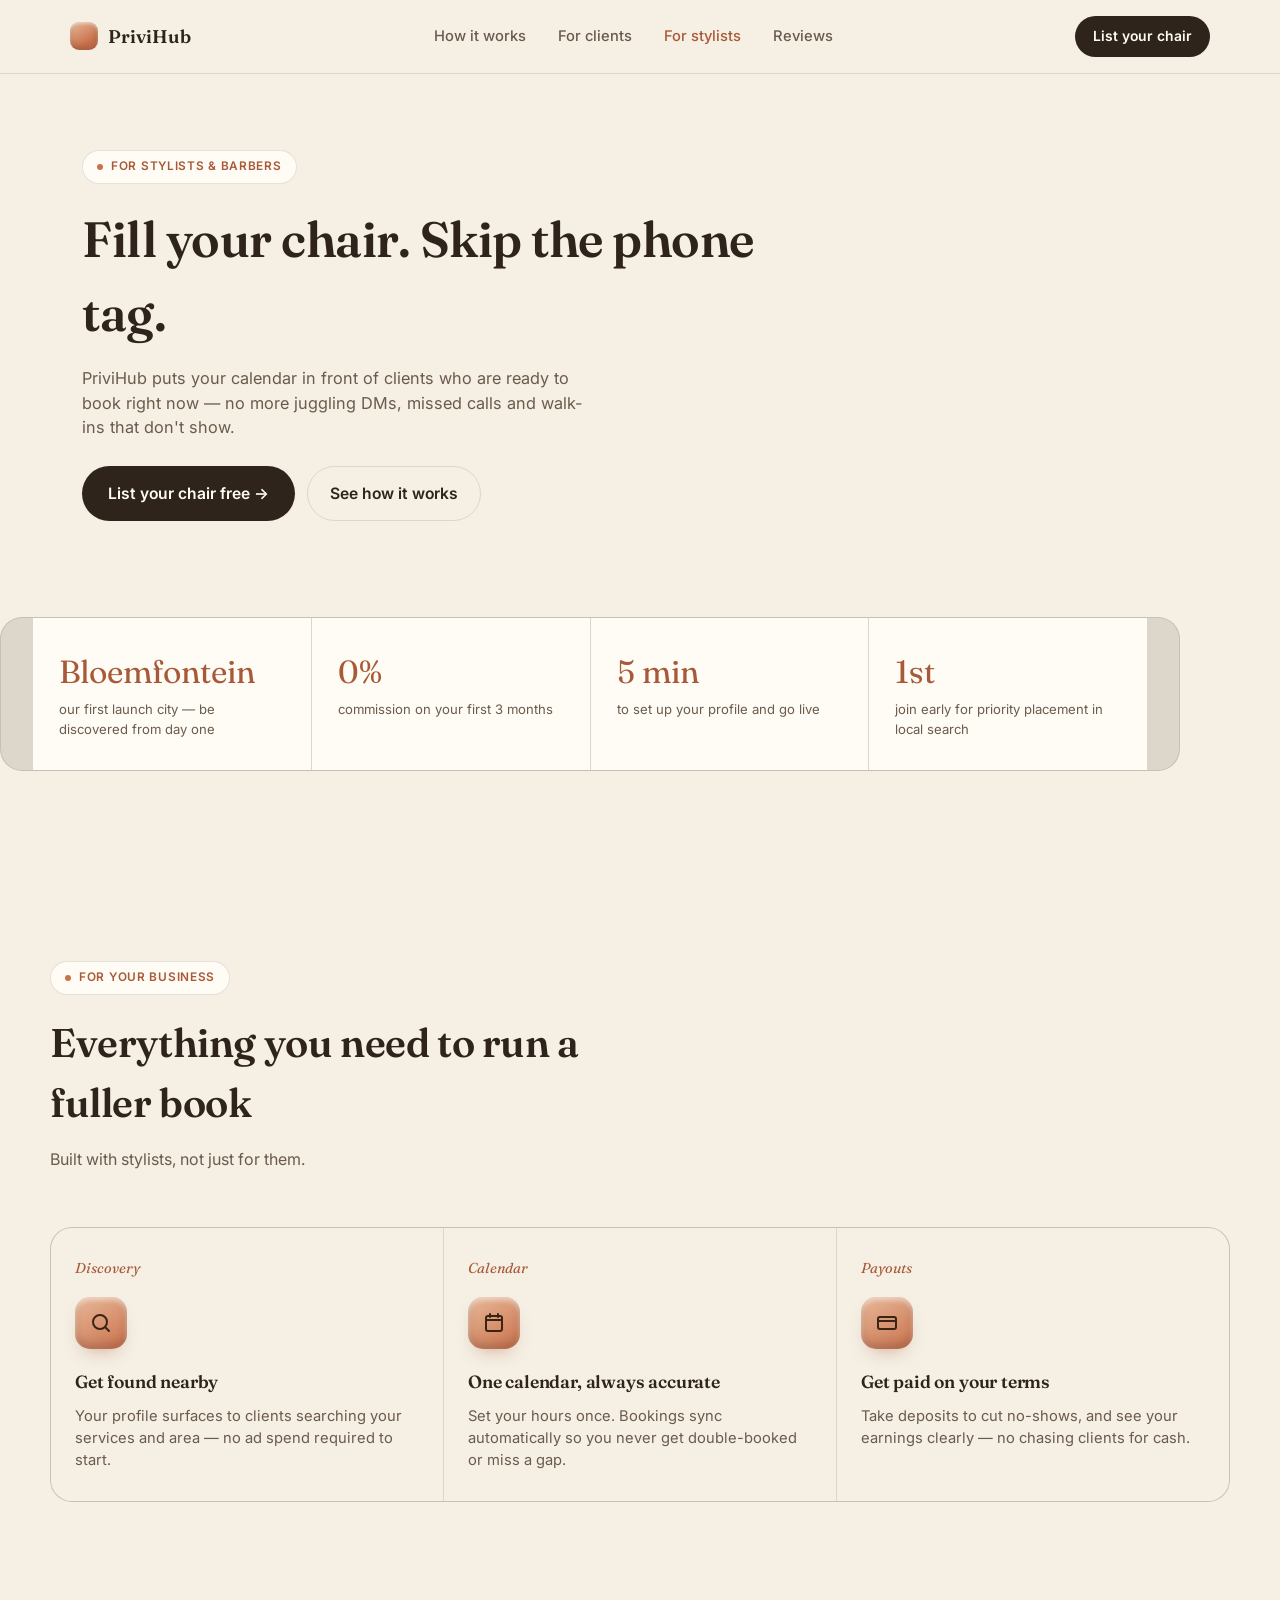
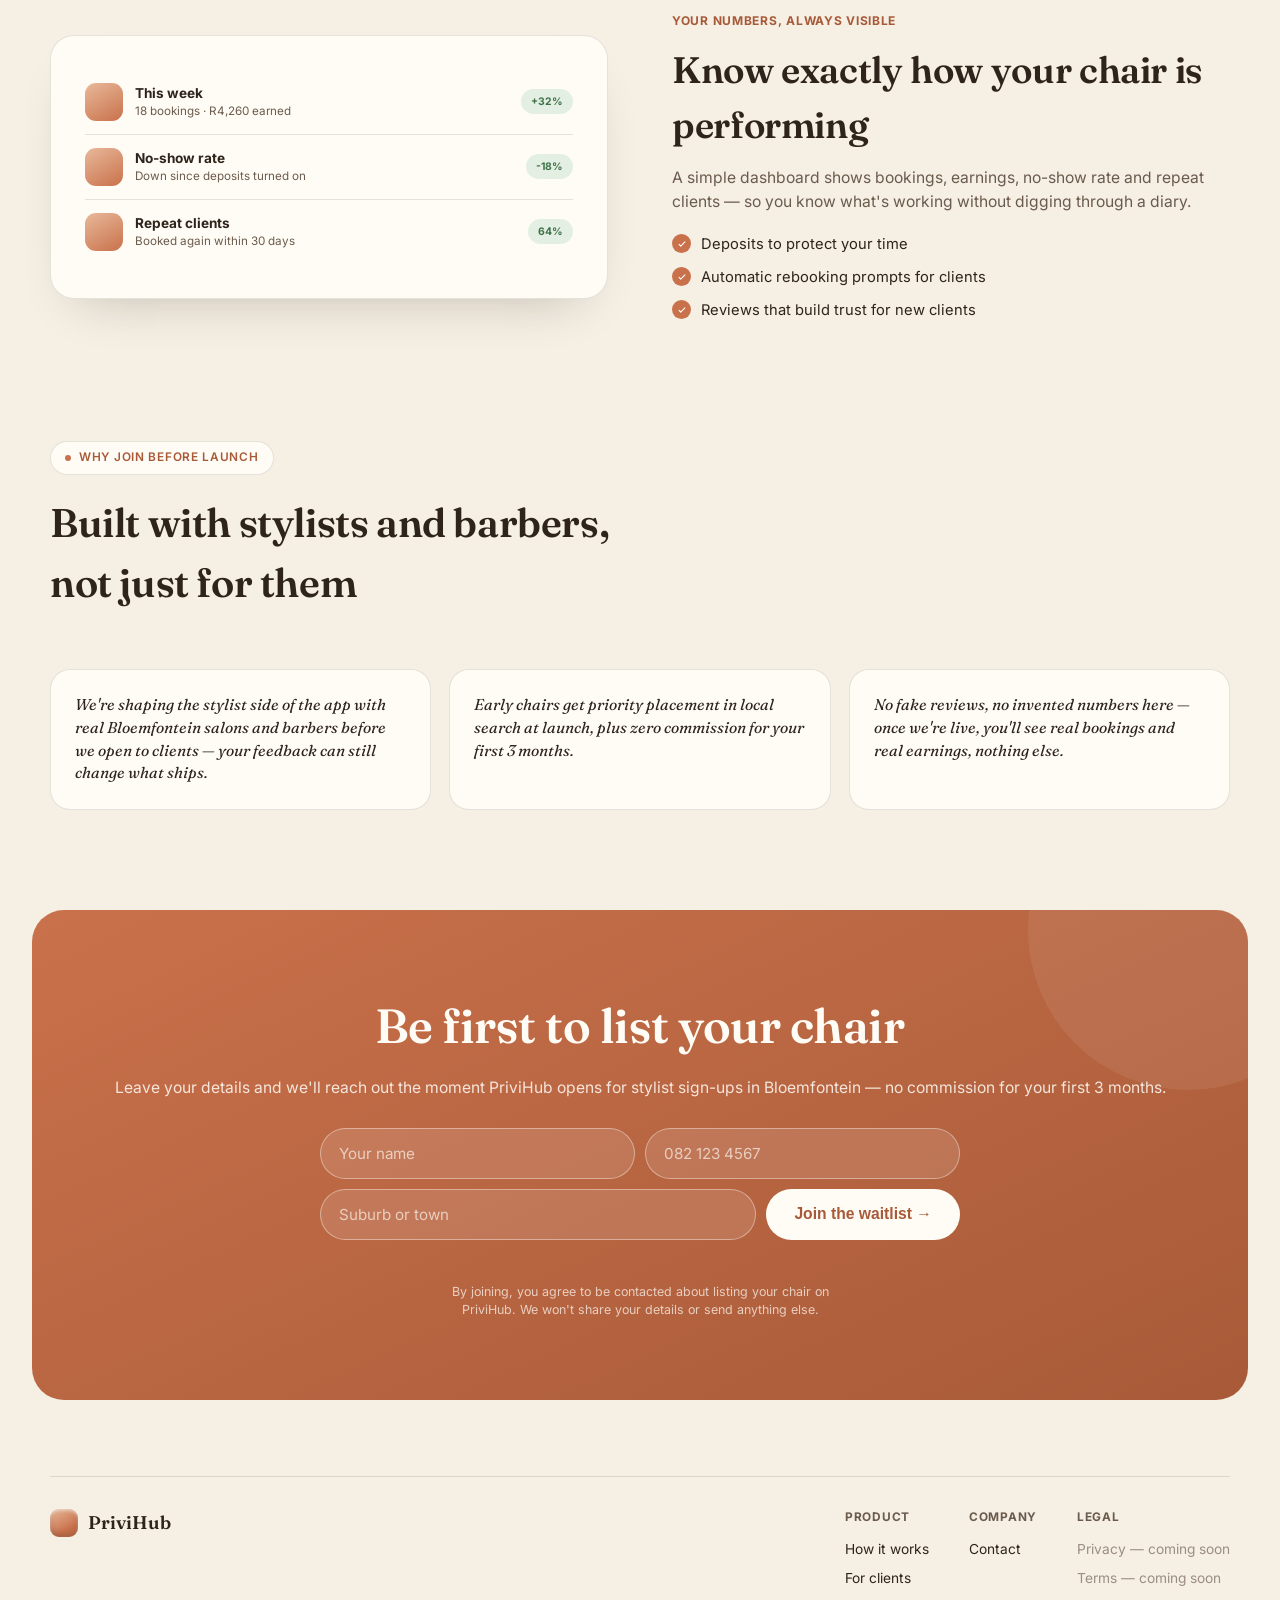
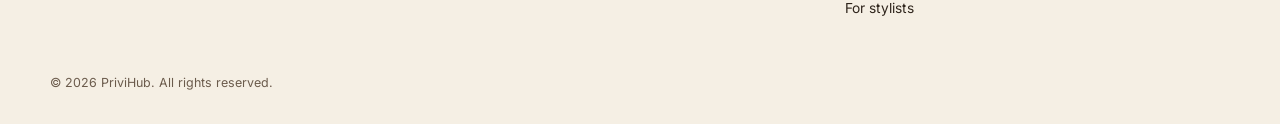
==== for-stylists.html @ 1ef3e9f5 "Wire waitlist forms into PriviHub-api instead of Formspree The stylist waitlist form (for-stylists.h" ====
<!DOCTYPE html>
<html lang="en">
<head>
<meta charset="UTF-8">
<meta name="viewport" content="width=device-width, initial-scale=1.0">
<title>For stylists — PriviHub</title>
<meta name="description" content="Fill your chair, not your phone with calls. List your services on PriviHub and get discovered by clients nearby.">
<link rel="canonical" href="https://privihub.app/for-stylists.html">
<meta property="og:type" content="website">
<meta property="og:title" content="For stylists — PriviHub">
<meta property="og:description" content="Fill your chair, not your phone with calls. List your services on PriviHub and get discovered by clients nearby.">
<meta property="og:url" content="https://privihub.app/for-stylists.html">
<meta property="og:image" content="https://privihub.app/og-image.png">
<meta name="twitter:card" content="summary_large_image">
<meta name="twitter:title" content="For stylists — PriviHub">
<meta name="twitter:description" content="Fill your chair, not your phone with calls. List your services on PriviHub and get discovered by clients nearby.">
<link rel="icon" type="image/svg+xml" href="favicon.svg">
<link rel="stylesheet" href="css/styles.css">
</head>
<body>

<header>
  <nav>
    <a href="index.html" class="logo"><div class="logo-mark"></div>PriviHub</a>
    <div class="nav-links">
      <a href="how-it-works.html">How it works</a>
      <a href="index.html#features">For clients</a>
      <a href="for-stylists.html" class="active">For stylists</a>
      <a href="reviews.html">Reviews</a>
    </div>
    <div class="nav-right">
      <a href="#join" class="nav-cta">List your chair</a>
      <button class="nav-toggle" aria-label="Open menu" aria-expanded="false">
        <span></span><span></span><span></span>
      </button>
    </div>
  </nav>
  <div class="mobile-menu">
    <a href="how-it-works.html">How it works</a>
    <a href="index.html#features">For clients</a>
    <a href="for-stylists.html">For stylists</a>
    <a href="reviews.html">Reviews</a>
    <a href="#join" class="nav-cta">List your chair</a>
  </div>
</header>

<section class="page-hero">
  <div class="eyebrow"><span class="eyebrow-dot"></span>For stylists & barbers</div>
  <h1>Fill your chair. Skip the phone tag.</h1>
  <p>PriviHub puts your calendar in front of clients who are ready to book right now — no more juggling DMs, missed calls and walk-ins that don't show.</p>
  <div class="hero-ctas" style="margin-top:26px;">
    <a href="#join" class="btn-primary">List your chair free →</a>
    <a href="#how" class="btn-ghost">See how it works</a>
  </div>
</section>

<section class="stat-strip wrap">
  <div class="stat-cell"><div class="stat-num">Bloemfontein</div><div class="stat-label">our first launch city — be discovered from day one</div></div>
  <div class="stat-cell"><div class="stat-num">0%</div><div class="stat-label">commission on your first 3 months</div></div>
  <div class="stat-cell"><div class="stat-num">5 min</div><div class="stat-label">to set up your profile and go live</div></div>
  <div class="stat-cell"><div class="stat-num">1st</div><div class="stat-label">join early for priority placement in local search</div></div>
</section>

<section class="how wrap" id="how">
  <div class="section-head">
    <div class="eyebrow"><span class="eyebrow-dot"></span>For your business</div>
    <h2>Everything you need to run a fuller book</h2>
    <p>Built with stylists, not just for them.</p>
  </div>
  <div class="how-grid">
    <div class="how-step">
      <span class="num">Discovery</span>
      <div class="clay-icon"><svg viewBox="0 0 24 24" fill="none"><circle cx="11" cy="11" r="7" stroke="#3A2415" stroke-width="2"/><path d="M20 20L16 16" stroke="#3A2415" stroke-width="2" stroke-linecap="round"/></svg></div>
      <h3>Get found nearby</h3>
      <p>Your profile surfaces to clients searching your services and area — no ad spend required to start.</p>
    </div>
    <div class="how-step">
      <span class="num">Calendar</span>
      <div class="clay-icon"><svg viewBox="0 0 24 24" fill="none"><rect x="4" y="5" width="16" height="15" rx="2" stroke="#3A2415" stroke-width="2"/><path d="M4 9H20" stroke="#3A2415" stroke-width="2"/><path d="M8 3V6M16 3V6" stroke="#3A2415" stroke-width="2" stroke-linecap="round"/></svg></div>
      <h3>One calendar, always accurate</h3>
      <p>Set your hours once. Bookings sync automatically so you never get double-booked or miss a gap.</p>
    </div>
    <div class="how-step">
      <span class="num">Payouts</span>
      <div class="clay-icon"><svg viewBox="0 0 24 24" fill="none"><rect x="3" y="6" width="18" height="12" rx="2" stroke="#3A2415" stroke-width="2"/><path d="M3 10H21" stroke="#3A2415" stroke-width="2"/></svg></div>
      <h3>Get paid on your terms</h3>
      <p>Take deposits to cut no-shows, and see your earnings clearly — no chasing clients for cash.</p>
    </div>
  </div>
</section>

<section class="feature-split wrap reverse">
  <div class="feature-visual">
    <div class="queue-row">
      <div class="queue-avatar"></div>
      <div class="queue-info"><div class="qname">This week</div><div class="qtime">18 bookings · R4,260 earned</div></div>
      <div class="queue-status confirmed">+32%</div>
    </div>
    <div class="queue-row">
      <div class="queue-avatar"></div>
      <div class="queue-info"><div class="qname">No-show rate</div><div class="qtime">Down since deposits turned on</div></div>
      <div class="queue-status confirmed">-18%</div>
    </div>
    <div class="queue-row">
      <div class="queue-avatar"></div>
      <div class="queue-info"><div class="qname">Repeat clients</div><div class="qtime">Booked again within 30 days</div></div>
      <div class="queue-status confirmed">64%</div>
    </div>
  </div>
  <div class="feature-text">
    <span class="tag">Your numbers, always visible</span>
    <h2>Know exactly how your chair is performing</h2>
    <p>A simple dashboard shows bookings, earnings, no-show rate and repeat clients — so you know what's working without digging through a diary.</p>
    <ul class="check-list">
      <li><span class="tick"><svg viewBox="0 0 24 24" fill="none"><path d="M5 13l4 4L19 7" stroke="white" stroke-width="2.5" stroke-linecap="round" stroke-linejoin="round"/></svg></span>Deposits to protect your time</li>
      <li><span class="tick"><svg viewBox="0 0 24 24" fill="none"><path d="M5 13l4 4L19 7" stroke="white" stroke-width="2.5" stroke-linecap="round" stroke-linejoin="round"/></svg></span>Automatic rebooking prompts for clients</li>
      <li><span class="tick"><svg viewBox="0 0 24 24" fill="none"><path d="M5 13l4 4L19 7" stroke="white" stroke-width="2.5" stroke-linecap="round" stroke-linejoin="round"/></svg></span>Reviews that build trust for new clients</li>
    </ul>
  </div>
</section>

<section class="testimonials wrap">
  <div class="section-head">
    <div class="eyebrow"><span class="eyebrow-dot"></span>Why join before launch</div>
    <h2>Built with stylists and barbers, not just for them</h2>
  </div>
  <div class="test-grid">
    <div class="test-card">
      <div class="quote">We're shaping the stylist side of the app with real Bloemfontein salons and barbers before we open to clients — your feedback can still change what ships.</div>
    </div>
    <div class="test-card">
      <div class="quote">Early chairs get priority placement in local search at launch, plus zero commission for your first 3 months.</div>
    </div>
    <div class="test-card">
      <div class="quote">No fake reviews, no invented numbers here — once we're live, you'll see real bookings and real earnings, nothing else.</div>
    </div>
  </div>
</section>

<section class="final-cta" id="join">
  <h2>Be first to list your chair</h2>
  <p>Leave your details and we'll reach out the moment PriviHub opens for stylist sign-ups in Bloemfontein — no commission for your first 3 months.</p>
  <form class="waitlist-form" data-waitlist-form="api" action="" method="POST">
    <label class="sr-only" for="wl-name-stylists">Full name</label>
    <input type="text" id="wl-name-stylists" name="name" placeholder="Your name" required>
    <label class="sr-only" for="wl-mobile-stylists">Mobile number</label>
    <input type="tel" id="wl-mobile-stylists" name="mobileNumber" placeholder="082 123 4567" required>
    <label class="sr-only" for="wl-suburb-stylists">Suburb or town</label>
    <input type="text" id="wl-suburb-stylists" name="suburb" placeholder="Suburb or town" required>
    <button type="submit" class="btn-white">Join the waitlist →</button>
  </form>
  <p class="form-status" data-waitlist-status role="status" aria-live="polite"></p>
  <p class="form-note">By joining, you agree to be contacted about listing your chair on PriviHub. We won't share your details or send anything else.</p>
</section>

<footer>
  <div class="footer-grid">
    <a href="index.html" class="logo"><div class="logo-mark"></div>PriviHub</a>
    <div class="footer-cols">
      <div class="footer-col">
        <h4>Product</h4>
        <a href="how-it-works.html">How it works</a>
        <a href="index.html#features">For clients</a>
        <a href="for-stylists.html">For stylists</a>
      </div>
      <div class="footer-col">
        <h4>Company</h4>
        <a href="mailto:hello@privihub.app">Contact</a>
      </div>
      <div class="footer-col">
        <h4>Legal</h4>
        <span class="footer-soon">Privacy — coming soon</span>
        <span class="footer-soon">Terms — coming soon</span>
      </div>
    </div>
  </div>
  <p class="footer-copy">© 2026 PriviHub. All rights reserved.</p>
</footer>

<script src="js/main.js"></script>
</body>
</html>
---- css/styles.css ----
@import url('https://fonts.googleapis.com/css2?family=Fraunces:opsz,wght@9..144,400;9..144,500;9..144,600;9..144,700&family=Inter:wght@400;500;600;700&display=swap');

:root{
  --cream: #F5EFE4;
  --cream-deep: #EDE3D2;
  --terracotta: #C9714B;
  --terracotta-deep: #A85A38;
  --clay-light: #E8B99A;
  --ink: #2E241B;
  --ink-soft: #6B5B4C;
  --line: rgba(46,36,27,0.12);
  --white: #FFFCF6;
}

*{box-sizing:border-box; margin:0; padding:0;}
html{scroll-behavior:smooth;}
body{
  background:var(--cream);
  color:var(--ink);
  font-family:'Inter', sans-serif;
  line-height:1.5;
  overflow-x:hidden;
}
h1,h2,h3, .display{
  font-family:'Fraunces', serif;
  font-weight:600;
  letter-spacing:-0.01em;
  color:var(--ink);
}
a{color:inherit; text-decoration:none;}
img{max-width:100%; display:block;}
.wrap{max-width:1180px; margin:0 auto; padding:0 24px;}
section{position:relative;}
@media (min-width:640px){ .wrap{padding:0 32px;} }

/* ---------- NAV ---------- */
header{
  position:sticky; top:0; z-index:60;
  background:rgba(245,239,228,0.92);
  backdrop-filter:blur(10px);
  border-bottom:1px solid var(--line);
}
nav{
  display:flex; align-items:center; justify-content:space-between;
  padding:16px 20px; max-width:1180px; margin:0 auto;
}
.logo{
  display:flex; align-items:center; gap:10px;
  font-family:'Fraunces', serif; font-weight:600; font-size:1.15rem;
}
.logo-mark{
  width:28px; height:28px; border-radius:9px; flex-shrink:0;
  background:linear-gradient(150deg, var(--clay-light), var(--terracotta) 70%);
  box-shadow: inset 0 -3px 6px rgba(0,0,0,0.18), inset 0 2px 3px rgba(255,255,255,0.5);
}
.nav-links{display:flex; gap:32px; font-size:0.92rem; font-weight:500; color:var(--ink-soft);}
.nav-links a:hover{color:var(--ink);}
.nav-links a.active{color:var(--terracotta-deep);}
.nav-cta{
  background:var(--ink); color:var(--white);
  padding:10px 18px; border-radius:100px;
  font-size:0.87rem; font-weight:600; white-space:nowrap;
}
.nav-right{display:flex; align-items:center; gap:14px;}

.nav-toggle{
  display:flex; flex-direction:column; justify-content:center; gap:5px;
  width:38px; height:38px; border:1px solid var(--line); border-radius:10px;
  background:var(--white); cursor:pointer; padding:0;
}
.nav-toggle span{
  display:block; width:16px; height:2px; background:var(--ink); margin:0 auto;
  transition:transform .2s ease, opacity .2s ease;
}
.nav-toggle.open span:nth-child(1){transform:translateY(7px) rotate(45deg);}
.nav-toggle.open span:nth-child(2){opacity:0;}
.nav-toggle.open span:nth-child(3){transform:translateY(-7px) rotate(-45deg);}

.mobile-menu{
  display:none; position:fixed; inset:0; top:65px; z-index:55;
  background:var(--cream); padding:28px 24px;
  flex-direction:column; gap:4px;
}
.mobile-menu.open{display:flex;}
.mobile-menu a{
  font-family:'Fraunces', serif; font-size:1.5rem; padding:14px 4px;
  border-bottom:1px solid var(--line); color:var(--ink);
}
.mobile-menu .nav-cta{
  margin-top:20px; text-align:center; font-family:'Inter',sans-serif;
}

@media (min-width:860px){
  .nav-links{display:flex;}
  .nav-toggle{display:none;}
  .mobile-menu{display:none !important;}
}
@media (max-width:859px){
  .nav-links{display:none;}
}

/* ---------- SHARED BUTTONS ---------- */
.btn-primary{
  background:var(--ink); color:var(--white);
  padding:15px 26px; border-radius:100px;
  font-weight:600; font-size:0.98rem;
  display:inline-flex; align-items:center; gap:8px;
  transition:transform .15s ease, background .15s ease;
  border:none; cursor:pointer;
}
.btn-primary:hover{ background:var(--terracotta-deep); transform:translateY(-1px);}
.btn-ghost{
  background:transparent; color:var(--ink);
  padding:15px 22px; border-radius:100px;
  font-weight:600; font-size:0.98rem;
  border:1.5px solid var(--line);
  transition:border-color .15s ease, background .15s ease;
}
.btn-ghost:hover{ border-color:var(--terracotta); background:var(--white); }
.btn-white{
  background:var(--white); color:var(--terracotta-deep);
  padding:15px 28px; border-radius:100px; font-weight:700; font-size:0.98rem;
  transition:transform .15s ease; display:inline-block;
}
.btn-white:hover{transform:translateY(-1px);}
.btn-outline-white{
  background:transparent; color:var(--white); border:1.5px solid rgba(255,255,255,0.5);
  padding:15px 26px; border-radius:100px; font-weight:600; font-size:0.98rem; display:inline-block;
}

/* ---------- EYEBROW / SECTION HEAD ---------- */
.eyebrow{
  display:inline-flex; align-items:center; gap:8px;
  font-size:0.74rem; font-weight:600; letter-spacing:0.06em; text-transform:uppercase;
  color:var(--terracotta-deep);
  background:var(--white);
  border:1px solid var(--line);
  padding:7px 14px; border-radius:100px;
  margin-bottom:18px;
}
.eyebrow-dot{width:6px; height:6px; border-radius:50%; background:var(--terracotta); flex-shrink:0;}
.section-head{max-width:560px; margin-bottom:44px;}
.section-head h2{font-size:clamp(1.7rem, 4vw, 2.5rem); margin-bottom:14px;}
.section-head p{color:var(--ink-soft); font-size:1rem;}
@media (min-width:640px){ .section-head{margin-bottom:56px;} }

/* ---------- HERO (index) ---------- */
.hero{
  padding:48px 20px 32px;
  display:grid; grid-template-columns:1fr; gap:36px; align-items:center;
  max-width:1180px; margin:0 auto;
}
.hero h1{
  font-size:clamp(2.1rem, 7vw, 3.8rem);
  line-height:1.06;
  margin-bottom:20px;
}
.hero h1 em{ font-style:italic; color:var(--terracotta-deep); }
.hero p.lead{
  font-size:1.02rem; color:var(--ink-soft); max-width:460px; margin-bottom:28px;
}
.hero-ctas{display:flex; gap:12px; flex-wrap:wrap; margin-bottom:26px;}
.trust-row{ display:flex; gap:16px; align-items:center; color:var(--ink-soft); font-size:0.82rem; flex-wrap:wrap;}
.avatars{display:flex;}
.avatars span{
  width:28px; height:28px; border-radius:50%;
  border:2px solid var(--cream);
  margin-left:-8px;
  background:linear-gradient(145deg, var(--clay-light), var(--terracotta));
}
.avatars span:first-child{margin-left:0;}

.hero-visual{position:relative; display:flex; justify-content:center;}
.phone{
  width:230px; max-width:78vw; background:var(--ink); border-radius:34px;
  padding:10px; box-shadow:0 24px 50px -20px rgba(46,36,27,0.45), 0 0 0 1px rgba(46,36,27,0.06);
}
.phone-screen{
  background:var(--white); border-radius:25px; overflow:hidden;
  aspect-ratio:9/19.5; position:relative; display:flex; flex-direction:column;
}
.phone-status{
  display:flex; justify-content:space-between; padding:12px 18px 4px;
  font-size:0.62rem; font-weight:600; color:var(--ink);
}
.app-header{padding:4px 18px 10px;}
.app-header .greet{font-size:0.62rem; color:var(--ink-soft); margin-bottom:2px;}
.app-header .name{font-family:'Fraunces',serif; font-size:1.05rem; font-weight:600;}
.app-search{
  margin:0 18px 12px; background:var(--cream); border-radius:12px;
  padding:9px 12px; font-size:0.66rem; color:var(--ink-soft);
  display:flex; align-items:center; gap:6px;
}
.cat-row{display:flex; gap:6px; padding:0 18px 12px; overflow:hidden;}
.cat-pill{
  font-size:0.58rem; font-weight:600; padding:6px 10px; border-radius:100px;
  background:var(--cream-deep); color:var(--ink-soft); white-space:nowrap;
}
.cat-pill.active{background:var(--terracotta); color:var(--white);}
.stylist-card{
  margin:0 18px 9px; background:var(--white); border:1px solid var(--line);
  border-radius:15px; padding:10px; display:flex; gap:10px; align-items:center;
  box-shadow:0 6px 14px -10px rgba(46,36,27,0.25);
}
.stylist-thumb{
  width:42px; height:42px; border-radius:11px; flex-shrink:0;
  background:linear-gradient(150deg, var(--clay-light), var(--terracotta));
}
.stylist-info .sname{font-size:0.68rem; font-weight:700;}
.stylist-info .stag{font-size:0.58rem; color:var(--ink-soft); margin-top:2px;}
.stylist-info .srate{font-size:0.56rem; color:var(--terracotta-deep); font-weight:700; margin-top:4px;}
.phone-notch{
  position:absolute; top:0; left:50%; transform:translateX(-50%);
  width:90px; height:18px; background:var(--ink); border-radius:0 0 14px 14px;
}
.float-card{
  position:absolute; background:var(--white); border-radius:14px;
  padding:9px 12px; box-shadow:0 16px 34px -14px rgba(46,36,27,0.35);
  border:1px solid var(--line); font-size:0.66rem; font-weight:600;
  display:flex; align-items:center; gap:6px;
}
.float-card.booked{ top:6%; right:0%; }
.float-card.booked .dot{width:7px; height:7px; border-radius:50%; background:#4C8B5C;}
.float-card.rating{ bottom:10%; left:0%; }

@media (min-width:860px){
  .hero{grid-template-columns:1.05fr 0.95fr; padding:80px 32px 40px; gap:40px;}
  .hero-ctas{margin-bottom:28px;}
  .phone{width:270px;}
  .phone-status{padding:14px 20px 6px; font-size:0.7rem;}
  .app-header{padding:6px 20px 14px;}
  .app-header .name{font-size:1.25rem;}
  .app-search{margin:0 20px 16px; padding:11px 14px; font-size:0.78rem;}
  .cat-row{padding:0 20px 16px; gap:8px;}
  .cat-pill{font-size:0.68rem; padding:7px 12px;}
  .stylist-card{margin:0 20px 12px; padding:12px; border-radius:18px; gap:12px;}
  .stylist-thumb{width:52px; height:52px; border-radius:14px;}
  .stylist-info .sname{font-size:0.83rem;}
  .stylist-info .stag{font-size:0.7rem;}
  .stylist-info .srate{font-size:0.68rem;}
  .phone-notch{width:110px; height:22px;}
  .float-card{padding:12px 14px; font-size:0.78rem;}
  .float-card.booked{right:-8%;}
  .float-card.rating{left:-12%;}
}
@media (max-width:859px){ .float-card{display:none;} }

/* ---------- PAGE HERO (sub-pages) ---------- */
.page-hero{
  padding:56px 20px 40px; text-align:left; max-width:1180px; margin:0 auto;
}
.page-hero h1{font-size:clamp(2rem, 6vw, 3.1rem); margin-bottom:16px; max-width:680px;}
.page-hero p{color:var(--ink-soft); font-size:1.02rem; max-width:520px;}
@media (min-width:860px){ .page-hero{padding:76px 32px 48px;} }

/* ---------- TICKER ---------- */
.ticker-wrap{
  border-top:1px solid var(--line); border-bottom:1px solid var(--line);
  padding:16px 0; margin-top:44px; overflow:hidden; background:var(--cream-deep);
}
.ticker{display:flex; gap:40px; white-space:nowrap; animation:scroll 26s linear infinite; width:max-content;}
.ticker span{font-family:'Fraunces',serif; font-size:0.92rem; color:var(--ink-soft); font-style:italic;}
@keyframes scroll{ from{transform:translateX(0);} to{transform:translateX(-50%);} }
@media (min-width:640px){ .ticker-wrap{margin-top:60px;} .ticker{gap:56px;} .ticker span{font-size:1rem;} }
@media (prefers-reduced-motion: reduce){ .ticker{animation:none;} }

/* ---------- HOW IT WORKS ---------- */
.how{padding:64px 0 56px;}
.how-grid{
  display:grid; grid-template-columns:1fr; gap:1px;
  background:var(--line); border-radius:22px; overflow:hidden; border:1px solid var(--line);
}
.how-step{ background:var(--cream); padding:30px 24px; }
.how-step .num{
  font-family:'Fraunces', serif; font-style:italic; font-size:0.9rem;
  color:var(--terracotta-deep); margin-bottom:18px; display:block;
}
.clay-icon{
  width:52px; height:52px; border-radius:15px; margin-bottom:20px;
  display:flex; align-items:center; justify-content:center;
  background:linear-gradient(150deg, var(--clay-light) 0%, var(--terracotta) 100%);
  box-shadow: inset 0 -5px 10px rgba(0,0,0,0.16), inset 0 3px 5px rgba(255,255,255,0.55), 0 10px 18px -10px rgba(169,90,56,0.5);
}
.clay-icon svg{width:24px; height:24px;}
.how-step h3{font-size:1.1rem; margin-bottom:9px;}
.how-step p{color:var(--ink-soft); font-size:0.92rem;}
@media (min-width:640px){ .how{padding:100px 0 90px;} }
@media (min-width:800px){ .how-grid{grid-template-columns:repeat(3,1fr);} }

/* ---------- FEATURE SPLIT ---------- */
.feature-split{
  padding:16px 0 64px;
  display:grid; grid-template-columns:1fr; gap:32px; align-items:center;
}
.feature-split.reverse .feature-visual{order:2;}
.feature-split.reverse .feature-text{order:1;}
.feature-visual{
  background:var(--white); border:1px solid var(--line); border-radius:24px;
  padding:24px; box-shadow:0 24px 50px -30px rgba(46,36,27,0.3);
}
.queue-row{
  display:flex; align-items:center; gap:12px; padding:13px 0;
  border-bottom:1px solid var(--line);
}
.queue-row:last-child{border-bottom:none;}
.queue-avatar{width:38px; height:38px; border-radius:11px; background:linear-gradient(150deg, var(--clay-light), var(--terracotta)); flex-shrink:0;}
.queue-info{flex:1; min-width:0;}
.queue-info .qname{font-size:0.85rem; font-weight:700;}
.queue-info .qtime{font-size:0.73rem; color:var(--ink-soft);}
.queue-status{
  font-size:0.65rem; font-weight:700; padding:5px 10px; border-radius:100px;
  background:var(--cream-deep); color:var(--ink-soft); white-space:nowrap;
}
.queue-status.confirmed{ background:#E4EFE3; color:#3E7248;}
.feature-text .tag{
  font-size:0.75rem; font-weight:700; text-transform:uppercase; letter-spacing:0.06em;
  color:var(--terracotta-deep); margin-bottom:12px; display:block;
}
.feature-text h2{font-size:clamp(1.6rem,4vw,2.3rem); margin-bottom:14px;}
.feature-text p{color:var(--ink-soft); margin-bottom:20px; font-size:0.98rem;}
.check-list{display:flex; flex-direction:column; gap:11px;}
.check-list li{display:flex; gap:10px; align-items:flex-start; font-size:0.92rem; list-style:none;}
.check-list .tick{
  width:19px; height:19px; border-radius:50%; background:var(--terracotta);
  flex-shrink:0; display:flex; align-items:center; justify-content:center; margin-top:1px;
}
.check-list .tick svg{width:10px; height:10px;}
@media (min-width:860px){
  .feature-split{grid-template-columns:1fr 1fr; gap:64px; padding:20px 0 100px;}
  .feature-split.reverse .feature-visual{order:1;}
  .feature-split.reverse .feature-text{order:2;}
  .feature-visual{padding:34px;}
}

/* ---------- STAT STRIP ---------- */
.stat-strip{
  display:grid; grid-template-columns:1fr 1fr; gap:1px;
  background:var(--line); border:1px solid var(--line); border-radius:22px; overflow:hidden;
  margin:16px 0 64px;
}
.stat-cell{background:var(--white); padding:26px 22px; text-align:left;}
.stat-cell .stat-num{font-family:'Fraunces',serif; font-size:2rem; color:var(--terracotta-deep); margin-bottom:4px;}
.stat-cell .stat-label{font-size:0.82rem; color:var(--ink-soft);}
@media (min-width:640px){ .stat-strip{grid-template-columns:repeat(4,1fr); margin:20px 0 90px;} .stat-cell{padding:30px 26px;} }

/* ---------- TESTIMONIALS ---------- */
.testimonials{padding:16px 0 64px;}
.test-grid{display:grid; grid-template-columns:1fr; gap:18px;}
.test-card{
  background:var(--white); border:1px solid var(--line); border-radius:20px;
  padding:24px; display:flex; flex-direction:column; gap:16px;
}
.test-card .quote{font-family:'Fraunces', serif; font-size:0.98rem; line-height:1.45; font-style:italic;}
.test-person{display:flex; align-items:center; gap:10px;}
.test-avatar{width:34px; height:34px; border-radius:50%; background:linear-gradient(150deg, var(--clay-light), var(--terracotta)); flex-shrink:0;}
.test-person .pname{font-size:0.83rem; font-weight:700;}
.test-person .prole{font-size:0.73rem; color:var(--ink-soft);}
.test-card .stars{color:var(--terracotta); font-size:0.85rem; letter-spacing:2px;}
@media (min-width:640px){ .testimonials{padding:20px 0 100px;} }
@media (min-width:700px){ .test-grid{grid-template-columns:repeat(2,1fr);} }
@media (min-width:960px){ .test-grid{grid-template-columns:repeat(3,1fr);} }

/* ---------- FAQ (accordion) ---------- */
.faq{padding:16px 0 64px;}
.faq-list{display:flex; flex-direction:column; border-top:1px solid var(--line);}
.faq-item{border-bottom:1px solid var(--line);}
.faq-q{
  width:100%; text-align:left; background:none; border:none; cursor:pointer;
  padding:20px 4px; display:flex; justify-content:space-between; align-items:center; gap:16px;
  font-family:'Fraunces', serif; font-size:1.02rem; color:var(--ink);
}
.faq-q .plus{
  width:24px; height:24px; border-radius:50%; border:1.5px solid var(--line);
  flex-shrink:0; position:relative; transition:transform .2s ease, border-color .2s ease;
}
.faq-q .plus::before, .faq-q .plus::after{
  content:''; position:absolute; background:var(--ink); top:50%; left:50%;
}
.faq-q .plus::before{width:10px; height:1.5px; transform:translate(-50%,-50%);}
.faq-q .plus::after{width:1.5px; height:10px; transform:translate(-50%,-50%); transition:opacity .2s ease;}
.faq-item.open .faq-q .plus{transform:rotate(180deg); border-color:var(--terracotta);}
.faq-item.open .faq-q .plus::after{opacity:0;}
.faq-a{
  max-height:0; overflow:hidden; transition:max-height .25s ease;
}
.faq-a p{color:var(--ink-soft); font-size:0.92rem; padding:0 4px 20px; max-width:640px;}
@media (min-width:640px){ .faq{padding:20px 0 100px;} }

/* ---------- FINAL CTA ---------- */
.final-cta{
  margin:0 16px 16px; border-radius:26px;
  background:linear-gradient(155deg, var(--terracotta) 0%, var(--terracotta-deep) 100%);
  padding:52px 26px; text-align:center; position:relative; overflow:hidden;
}
.final-cta::before{
  content:''; position:absolute; width:320px; height:320px; border-radius:50%;
  background:rgba(255,255,255,0.07); top:-140px; right:-100px;
}
.final-cta h2{ color:var(--white); font-size:clamp(1.7rem,6vw,3rem); margin-bottom:14px; position:relative;}
.final-cta p{ color:rgba(255,252,246,0.85); font-size:0.98rem; margin-bottom:28px; position:relative;}
.final-ctas{display:flex; gap:12px; justify-content:center; flex-wrap:wrap; position:relative;}
@media (min-width:640px){ .final-cta{margin:0 32px 32px; border-radius:32px; padding:80px 48px;} }

/* ---------- WAITLIST FORM ---------- */
.waitlist-form{
  display:flex; gap:10px; flex-wrap:wrap; justify-content:center;
  max-width:420px; margin:0 auto; position:relative;
}
.waitlist-form:has(input[type="tel"]){max-width:640px;}
.waitlist-form input[type="email"],
.waitlist-form input[type="text"],
.waitlist-form input[type="tel"]{
  flex:1; min-width:220px; padding:15px 18px; border-radius:100px;
  border:1.5px solid rgba(255,255,255,0.4); background:rgba(255,255,255,0.12);
  color:var(--white); font-size:0.95rem; font-family:'Inter', sans-serif;
}
.waitlist-form input[type="email"]::placeholder,
.waitlist-form input[type="text"]::placeholder,
.waitlist-form input[type="tel"]::placeholder{color:rgba(255,252,246,0.65);}
.waitlist-form input[type="email"]:focus,
.waitlist-form input[type="text"]:focus,
.waitlist-form input[type="tel"]:focus{outline:none; border-color:var(--white); background:rgba(255,255,255,0.18);}
.waitlist-form button{border:none; cursor:pointer;}
.waitlist-form button:disabled{opacity:0.6; cursor:default;}
.final-cta .form-status{
  margin-bottom:0; margin-top:16px; min-height:1.2em;
  font-size:0.88rem; font-weight:600; color:var(--white);
}
.final-cta .form-status.error{color:#FFDCD3;}
.final-cta .form-note{
  margin-bottom:0; margin-top:10px; max-width:420px; margin-left:auto; margin-right:auto;
  font-size:0.78rem; color:rgba(255,252,246,0.7);
}
.sr-only{
  position:absolute; width:1px; height:1px; padding:0; margin:-1px;
  overflow:hidden; clip:rect(0,0,0,0); white-space:nowrap; border:0;
}

/* ---------- FOOTER ---------- */
footer{padding:44px 20px 32px;}
.footer-grid{
  max-width:1180px; margin:0 auto; display:flex; flex-direction:column; gap:28px;
  border-top:1px solid var(--line); padding-top:32px;
}
.footer-cols{display:flex; gap:40px; flex-wrap:wrap;}
.footer-col h4{font-size:0.74rem; text-transform:uppercase; letter-spacing:0.06em; color:var(--ink-soft); margin-bottom:12px;}
.footer-col a{display:block; font-size:0.86rem; color:var(--ink); margin-bottom:9px;}
.footer-col a:hover{color:var(--terracotta-deep);}
.footer-soon{display:block; font-size:0.86rem; color:var(--ink-soft); margin-bottom:9px; opacity:0.65;}
.footer-copy{font-size:0.78rem; color:var(--ink-soft); margin-top:28px; max-width:1180px; margin-left:auto; margin-right:auto; padding-top:18px;}
@media (min-width:700px){
  .footer-grid{flex-direction:row; justify-content:space-between; align-items:flex-start;}
}

/* ---------- ACCESSIBILITY ---------- */
a:focus-visible, button:focus-visible{
  outline:2px solid var(--terracotta-deep); outline-offset:2px;
}
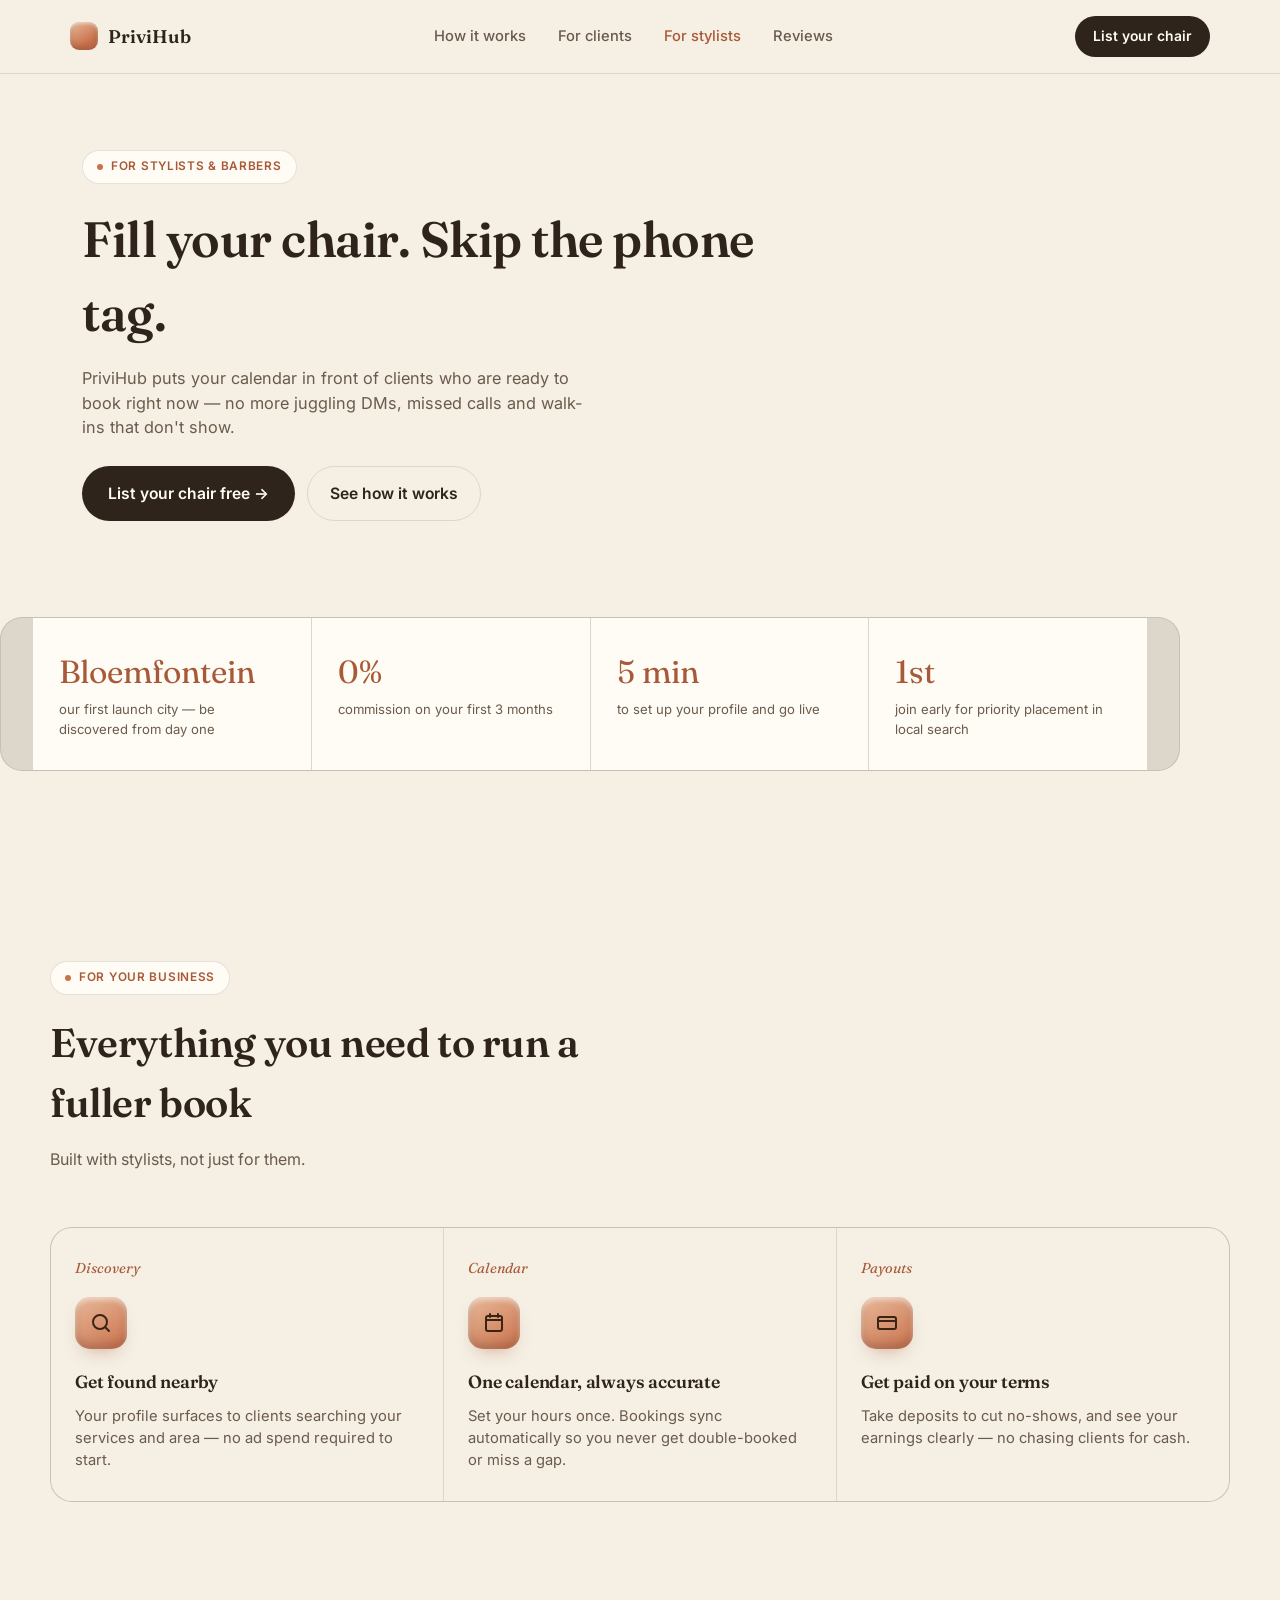
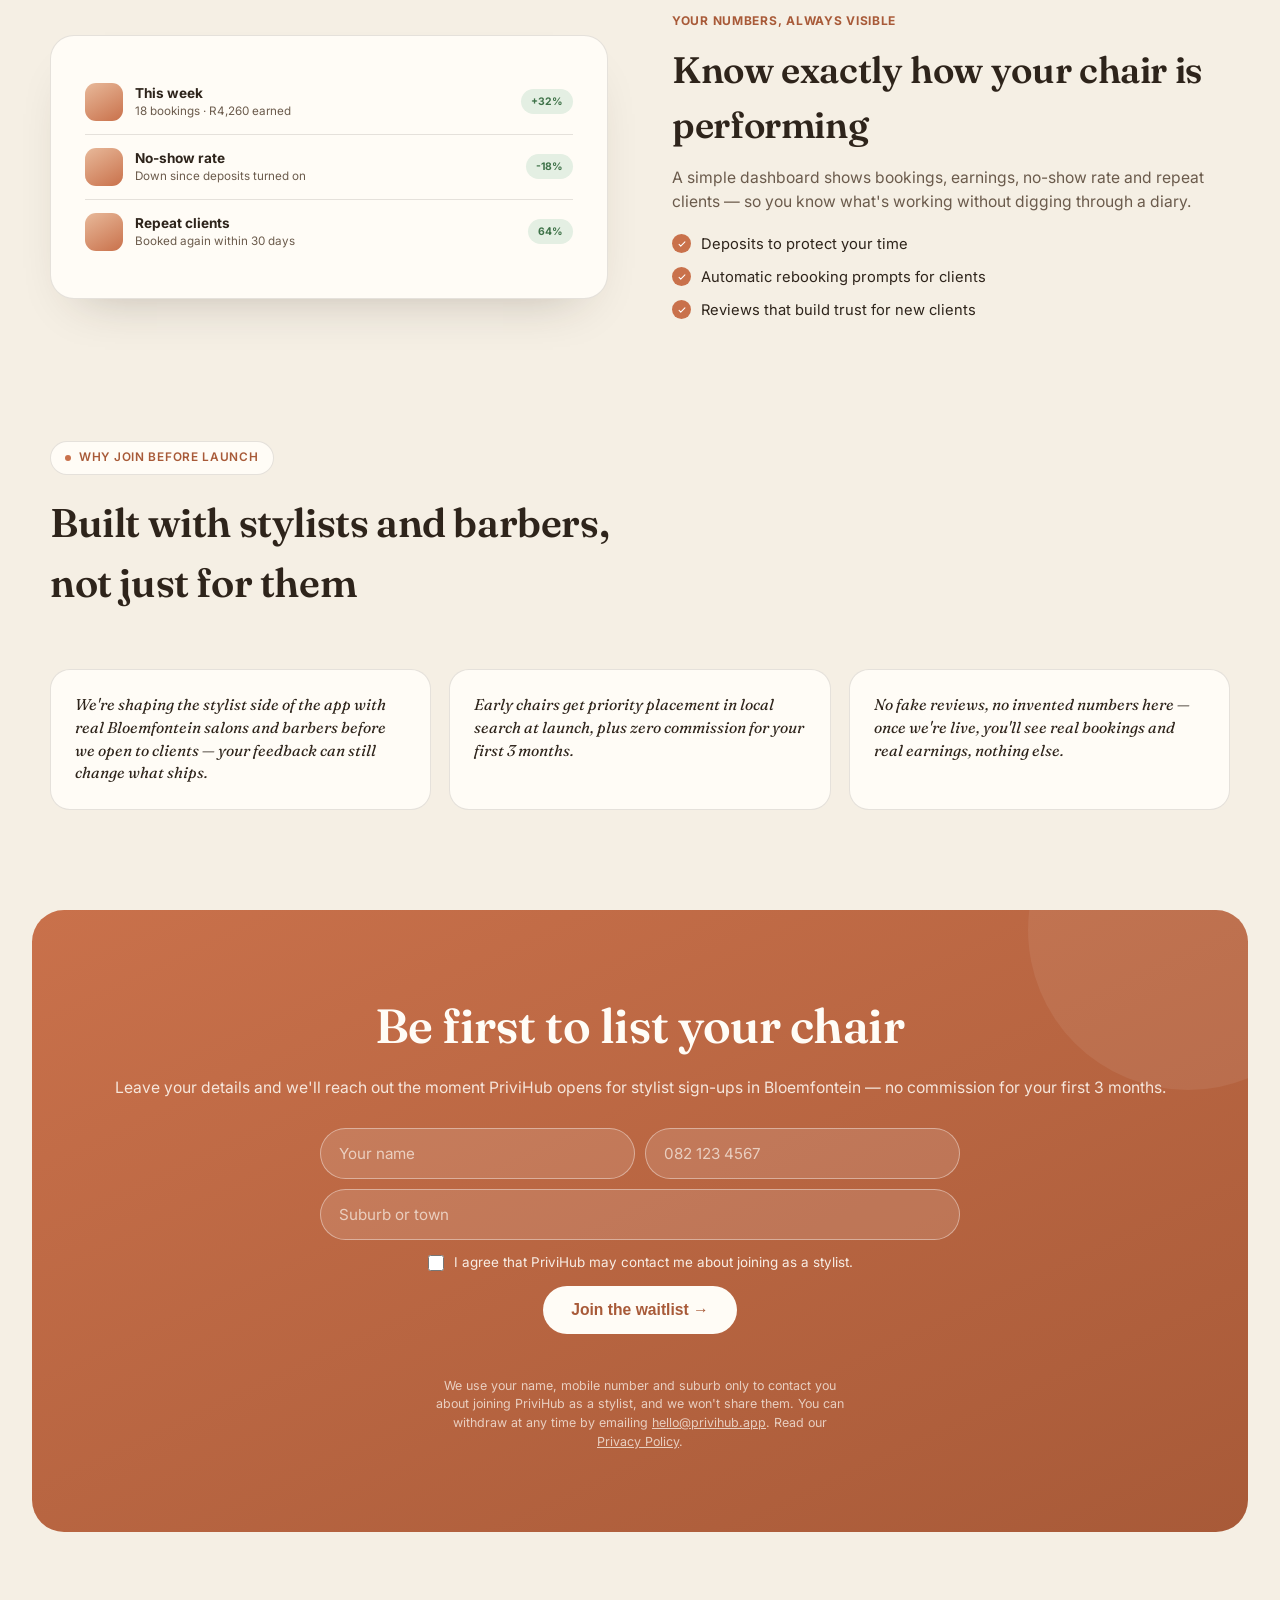
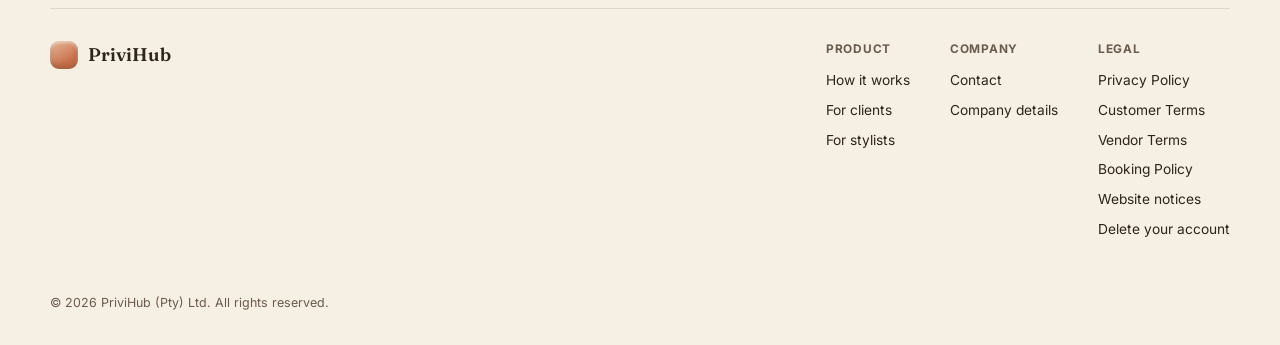
==== commit 044d2a8d: "Add draft legal pages, waitlist consent checkbox and footer legal links Co-Authored-By: Claude Sonne" ====
--- a/for-stylists.html
+++ b/for-stylists.html
@@ -147,10 +147,11 @@
     <input type="tel" id="wl-mobile-stylists" name="mobileNumber" placeholder="082 123 4567" required>
     <label class="sr-only" for="wl-suburb-stylists">Suburb or town</label>
     <input type="text" id="wl-suburb-stylists" name="suburb" placeholder="Suburb or town" required>
+    <label class="consent" for="wl-consent-stylists"><input type="checkbox" id="wl-consent-stylists" name="consent" required> <span>I agree that PriviHub may contact me about joining as a stylist.</span></label>
     <button type="submit" class="btn-white">Join the waitlist →</button>
   </form>
   <p class="form-status" data-waitlist-status role="status" aria-live="polite"></p>
-  <p class="form-note">By joining, you agree to be contacted about listing your chair on PriviHub. We won't share your details or send anything else.</p>
+  <p class="form-note">We use your name, mobile number and suburb only to contact you about joining PriviHub as a stylist, and we won't share them. You can withdraw at any time by emailing <a href="mailto:hello@privihub.app">hello@privihub.app</a>. Read our <a href="privacy.html">Privacy Policy</a>.</p>
 </section>
 
 <footer>
@@ -166,15 +167,20 @@
       <div class="footer-col">
         <h4>Company</h4>
         <a href="mailto:hello@privihub.app">Contact</a>
+        <a href="legal.html#company-details">Company details</a>
       </div>
       <div class="footer-col">
         <h4>Legal</h4>
-        <span class="footer-soon">Privacy — coming soon</span>
-        <span class="footer-soon">Terms — coming soon</span>
+        <a href="privacy.html">Privacy Policy</a>
+        <a href="terms.html">Customer Terms</a>
+        <a href="vendor-terms.html">Vendor Terms</a>
+        <a href="booking-policy.html">Booking Policy</a>
+        <a href="legal.html">Website notices</a>
+        <a href="delete-account.html">Delete your account</a>
       </div>
     </div>
   </div>
-  <p class="footer-copy">© 2026 PriviHub. All rights reserved.</p>
+  <p class="footer-copy">© 2026 PriviHub (Pty) Ltd. All rights reserved.</p>
 </footer>
 
 <script src="js/main.js"></script>
--- a/css/styles.css
+++ b/css/styles.css
@@ -456,3 +456,33 @@
 a:focus-visible, button:focus-visible{
   outline:2px solid var(--terracotta-deep); outline-offset:2px;
 }
+
+
+/* ---------- WAITLIST CONSENT ---------- */
+.waitlist-form .consent{
+  flex-basis:100%; display:flex; gap:10px; align-items:flex-start; justify-content:center;
+  text-align:left; font-size:0.84rem; color:rgba(255,252,246,0.9); cursor:pointer; margin:2px 4px 4px;
+}
+.waitlist-form .consent input{margin-top:3px; width:16px; height:16px; flex-shrink:0; accent-color:var(--white);}
+.final-cta .form-note a{text-decoration:underline; color:inherit;}
+
+/* ---------- LEGAL PAGES ---------- */
+.draft-banner{
+  background:#FFF3C4; color:#5A4500; text-align:center; font-size:0.84rem; font-weight:600;
+  padding:10px 20px; border-bottom:1px solid #E6D08A;
+}
+.legal{max-width:820px; padding-bottom:72px;}
+.legal h2{font-size:1.45rem; margin:44px 0 14px; scroll-margin-top:90px;}
+.legal h3{font-size:1.08rem; margin:26px 0 10px;}
+.legal p{color:var(--ink); font-size:0.98rem; line-height:1.7; margin-bottom:14px;}
+.legal a{color:var(--terracotta-deep); text-decoration:underline;}
+.legal ul{margin:0 0 16px 22px; padding:0;}
+.legal li{font-size:0.98rem; line-height:1.65; margin-bottom:8px;}
+.legal .clause{display:flex; gap:14px;}
+.legal .clause .num{flex:0 0 3.2rem; font-weight:700; color:var(--ink-soft);}
+.legal .table-wrap{overflow-x:auto; margin:0 0 22px; border:1px solid var(--line); border-radius:14px; background:var(--white);}
+.legal table{border-collapse:collapse; width:100%; min-width:520px; font-size:0.9rem;}
+.legal th{background:var(--cream-deep); text-align:left; font-weight:700; padding:11px 14px;}
+.legal td{padding:11px 14px; border-top:1px solid var(--line); vertical-align:top; line-height:1.55;}
+mark.ph{background:#FFE98A; color:#3A2D00; padding:0 4px; border-radius:4px; font-weight:600;}
+@media (max-width:540px){ .legal .clause{flex-direction:column; gap:2px;} .legal .clause .num{flex:none;} }
